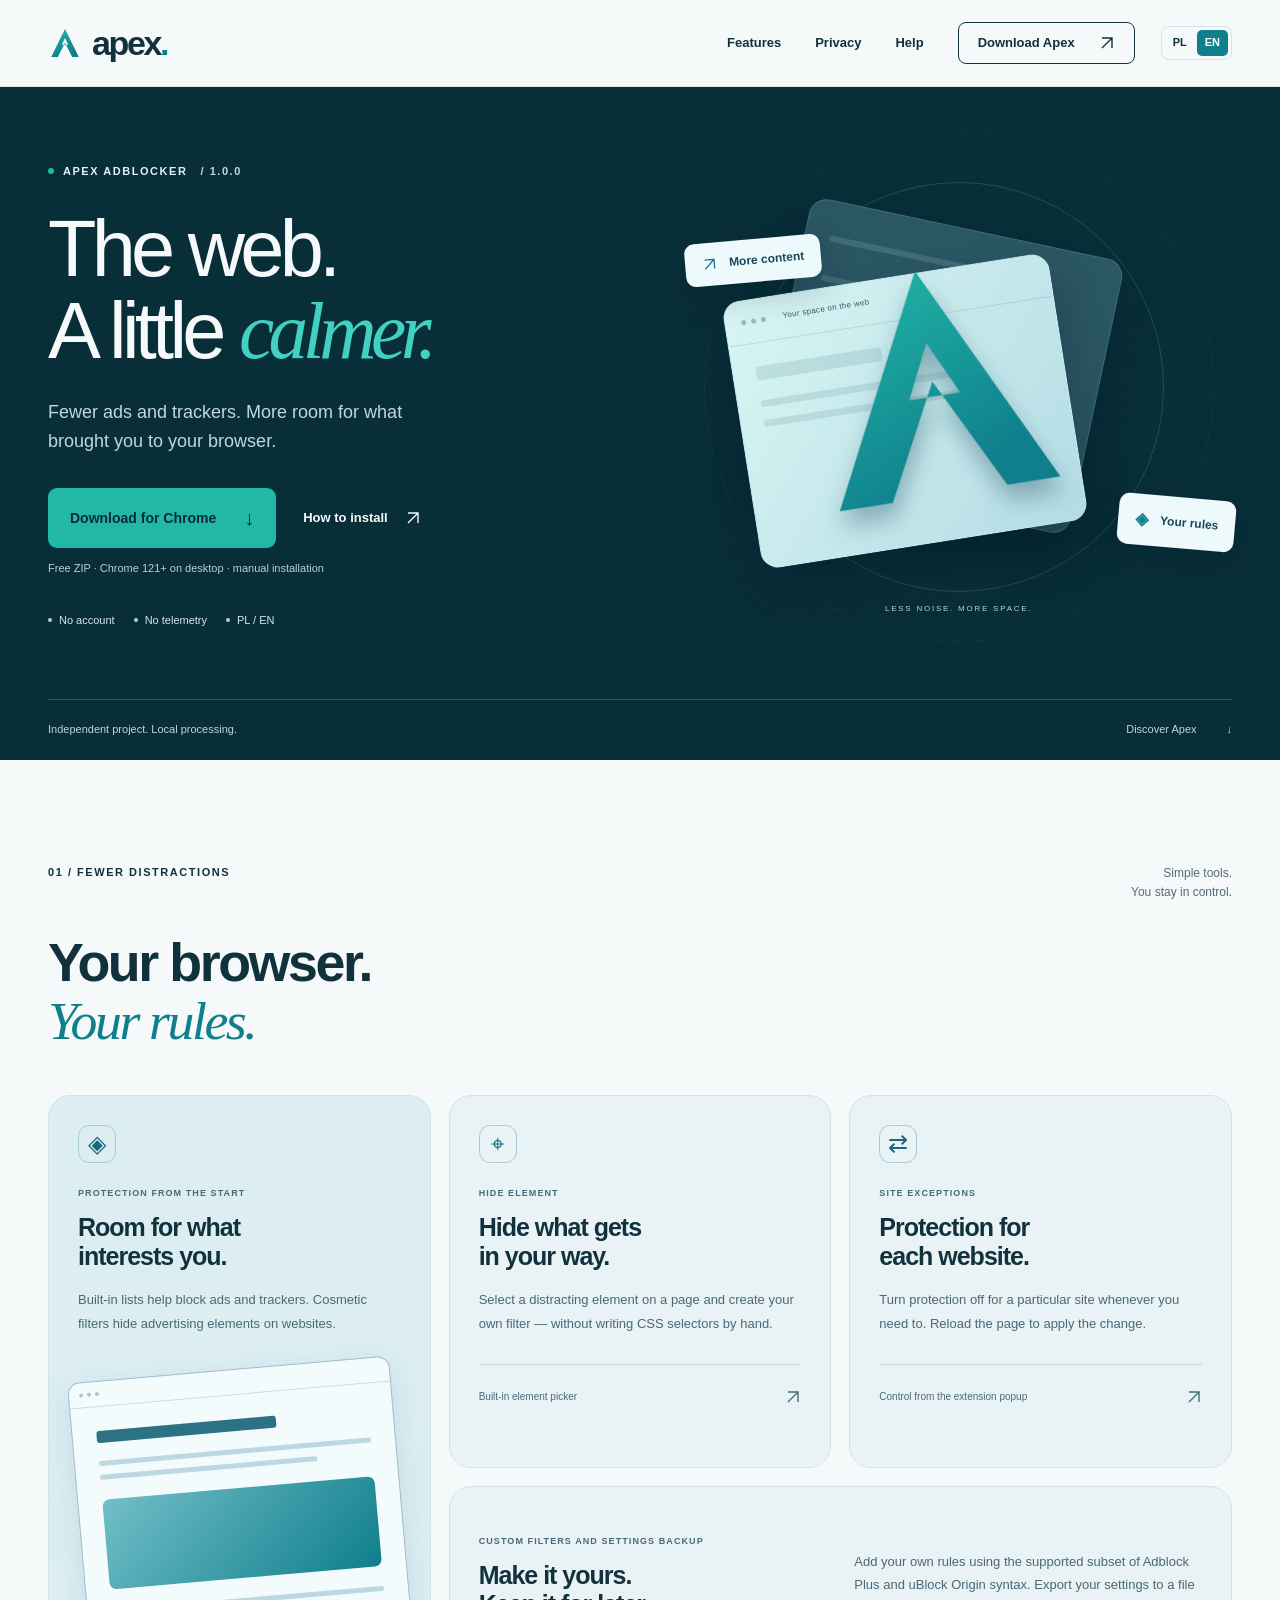
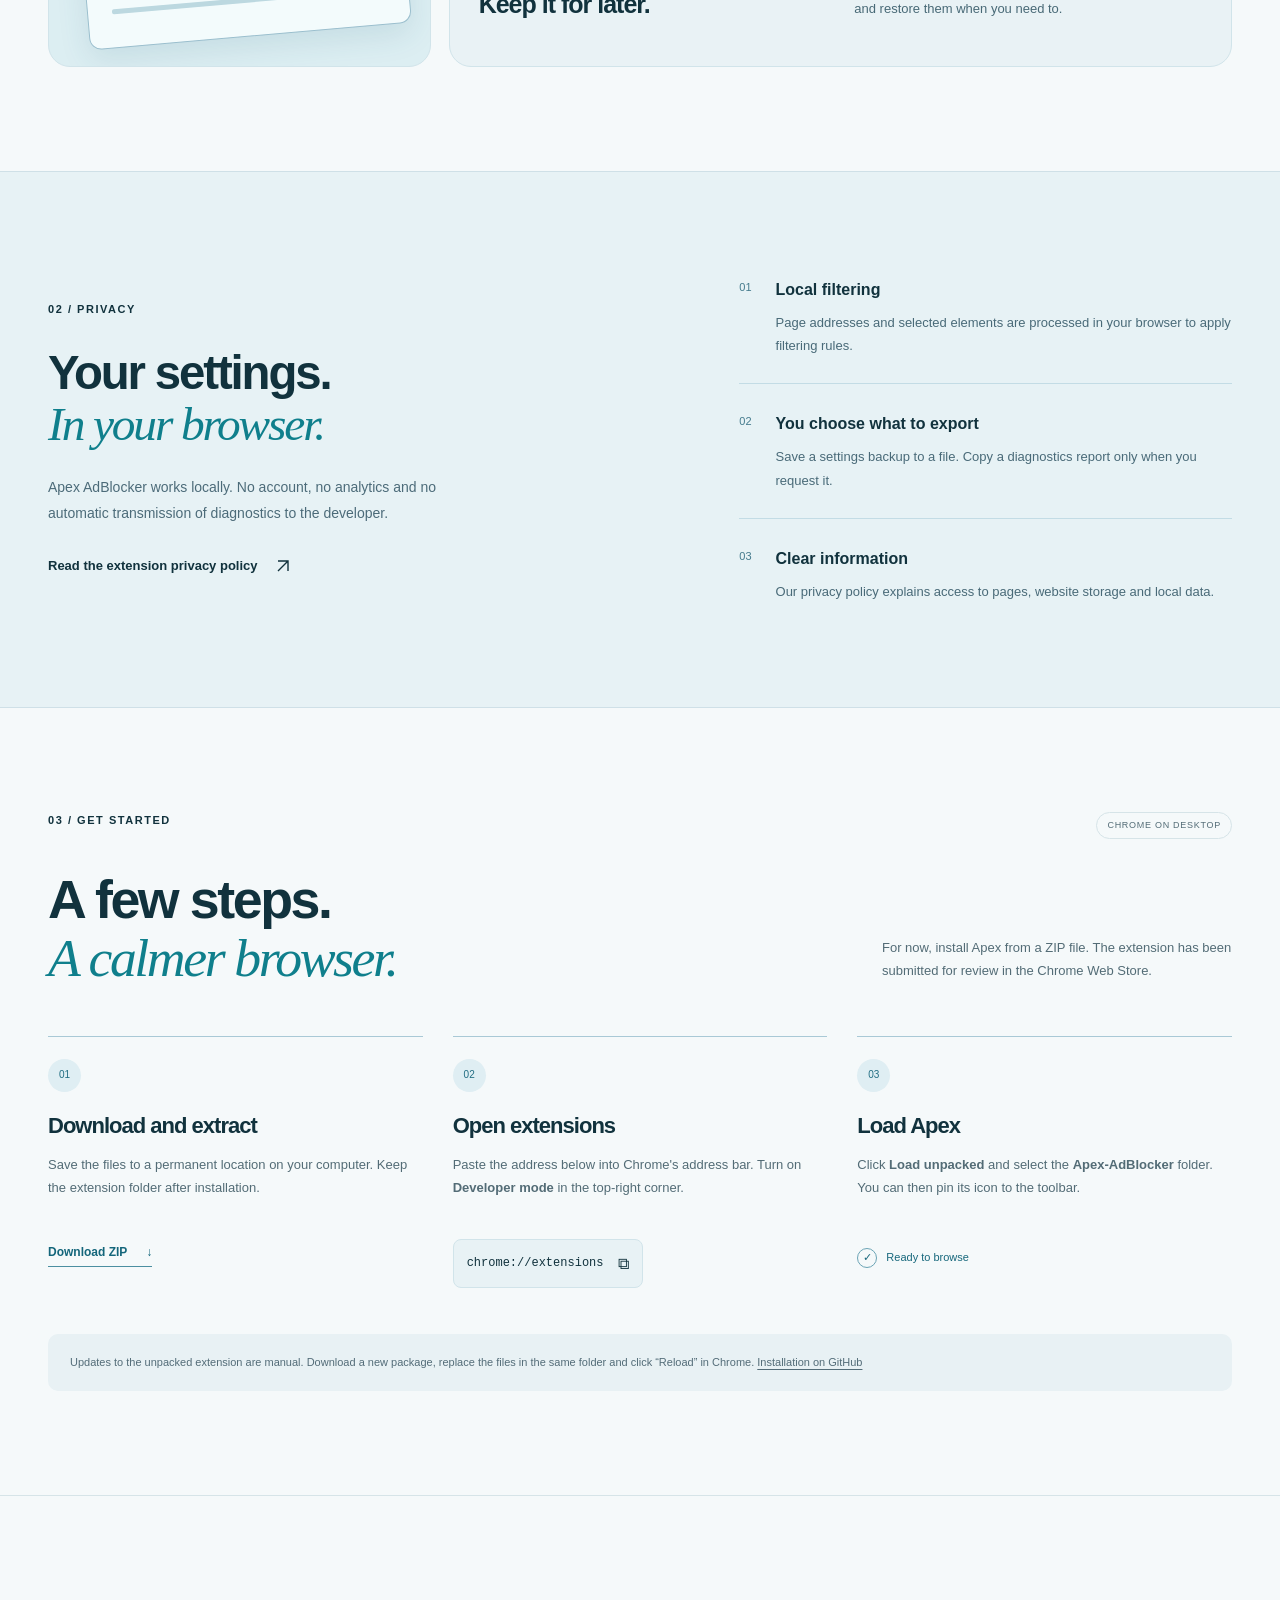
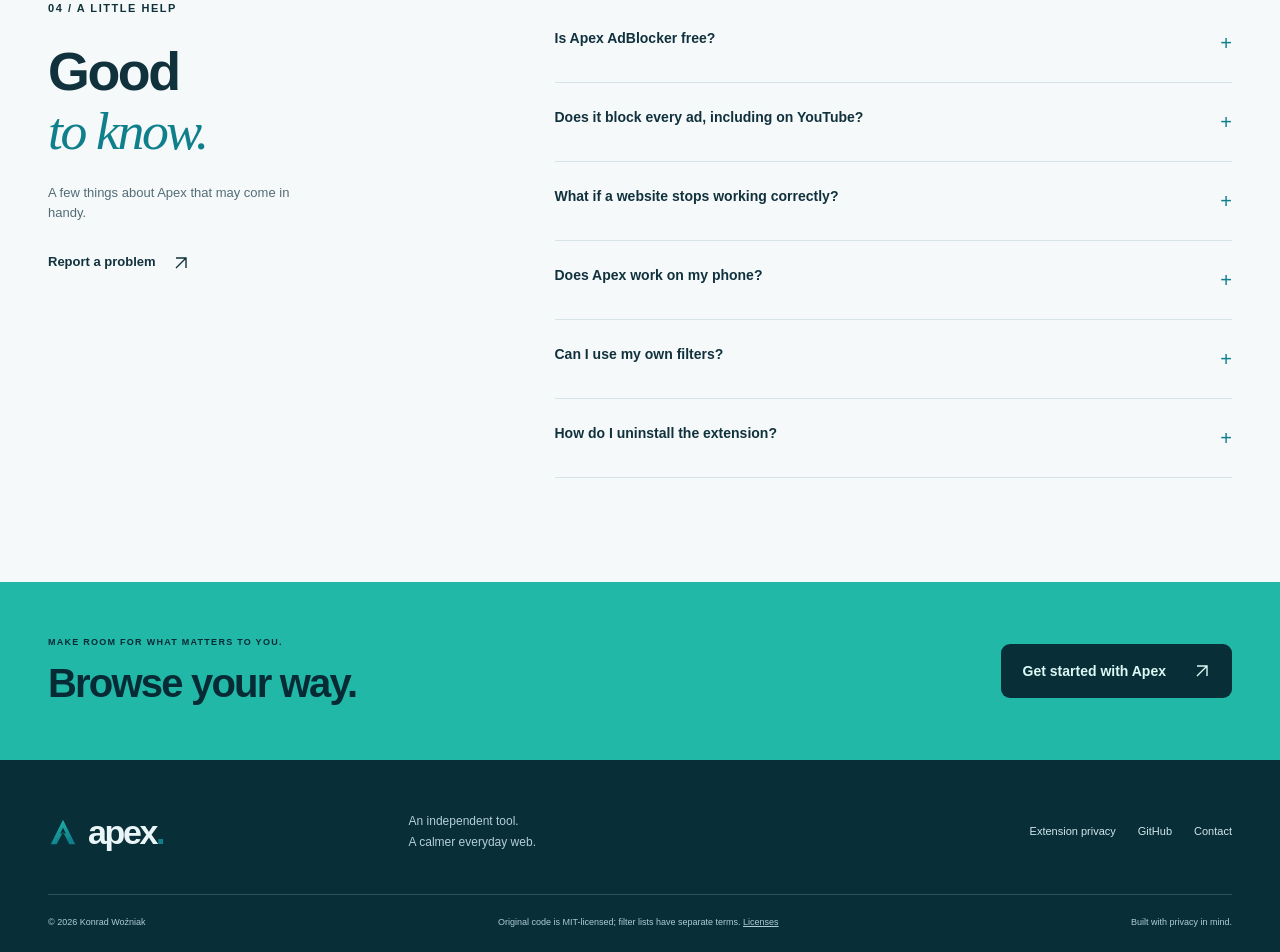
==== website/en.html @ 1923489e "Match Apex branding, add English website and automatic dark mode" ====
<!doctype html>
<html lang="en">
<head>
  <meta charset="utf-8">
  <meta name="viewport" content="width=device-width, initial-scale=1">
  <meta name="description" content="Fewer ads, more room for content. Discover Apex AdBlocker, download the Chrome extension and learn how to install it.">
  <meta name="color-scheme" content="light dark">
  <meta name="theme-color" content="#f5f9fa" media="(prefers-color-scheme: light)">
  <meta name="theme-color" content="#0b1d26" media="(prefers-color-scheme: dark)">
  <title>Apex AdBlocker — more room for content</title>
  <link rel="alternate" hreflang="pl" href="index.html">
  <link rel="alternate" hreflang="en" href="en.html">
  <link rel="icon" href="assets/apex.svg" type="image/svg+xml">
  <link rel="stylesheet" href="styles.css">
  <script src="app.js" defer></script>
</head>
<body>
  <a class="skip-link" href="#main">Skip to content</a>
  <header class="site-header">
    <div class="container header-inner">
      <a class="brand" href="en.html#start" aria-label="Apex — home"><img src="assets/apex.svg" width="34" height="34" alt=""><span>apex<span class="brand-dot">.</span></span></a>
      <div class="header-controls">
        <nav id="navigation" aria-label="Main navigation">
          <a href="#mozliwosci">Features</a><a href="#prywatnosc">Privacy</a><a href="#pomoc">Help</a>
          <a class="nav-download" href="#instalacja">Download Apex <svg class="icon-arrow" width="16" height="16" viewBox="0 0 16 16" fill="none" stroke="currentColor" stroke-width="1.4" aria-hidden="true"><path d="M3 13 13 3M3 3h10v10"/></svg></a>
        </nav>
        <div class="language-switch" role="group" aria-label="Language"><a href="index.html" lang="pl" hreflang="pl">PL</a><a href="en.html" lang="en" hreflang="en" aria-current="page">EN</a></div>
        <button class="menu-toggle" type="button" aria-expanded="false" aria-controls="navigation" hidden>Menu <span aria-hidden="true">☰</span></button>
      </div>
    </div>
  </header>
  <main id="main">
    <section class="hero" id="start" aria-labelledby="hero-heading">
      <div class="container hero-grid">
        <div class="hero-copy">
          <p class="eyebrow"><span class="status-dot" aria-hidden="true"></span> APEX ADBLOCKER <span class="version">/ 1.0.0</span></p>
          <h1 id="hero-heading">The web.<br>A little <em>calmer.</em></h1>
          <p class="hero-description">Fewer ads and trackers. More room for what brought you to your browser.</p>
          <div class="hero-actions">
            <a class="button button-accent" href="https://github.com/Bonziuu/Apex-AdBlocker/releases/latest/download/Apex-AdBlocker.zip" data-download>Download for Chrome <span aria-hidden="true">↓</span></a>
            <a class="text-link" href="#instalacja">How to install <svg class="icon-arrow" width="16" height="16" viewBox="0 0 16 16" fill="none" stroke="currentColor" stroke-width="1.4" aria-hidden="true"><path d="M3 13 13 3M3 3h10v10"/></svg></a>
          </div>
          <p class="download-caption">Free ZIP · Chrome 121+ on desktop · manual installation</p>
          <div class="hero-facts"><span>No account</span><span>No telemetry</span><span>PL / EN</span></div>
        </div>
        <div class="hero-art" role="img" aria-label="The Apex logo surrounded by illustrated browser cards">
          <div class="art-grid"></div><div class="art-orbit orbit-one"></div><div class="art-orbit orbit-two"></div>
          <div class="art-card art-card-back"><span></span><span></span><span></span></div>
          <div class="art-card art-card-front"><div class="art-card-top"><i></i><i></i><i></i><span>Your space on the web</span></div><div class="art-lines"><span></span><span></span><span></span></div></div>
          <img class="hero-mark" src="assets/apex.svg" width="300" height="300" alt="">
          <div class="art-label label-one"><svg class="icon-arrow" width="16" height="16" viewBox="0 0 16 16" fill="none" stroke="currentColor" stroke-width="1.4" aria-hidden="true"><path d="M3 13 13 3M3 3h10v10"/></svg> More content</div>
          <div class="art-label label-two"><span aria-hidden="true">◈</span> Your rules</div>
          <span class="art-caption">LESS NOISE. MORE SPACE.</span>
        </div>
      </div>
      <div class="container hero-bottom"><span>Independent project. Local processing.</span><a href="#mozliwosci">Discover Apex <span aria-hidden="true">↓</span></a></div>
    </section>

    <section class="features section" id="mozliwosci" aria-labelledby="features-heading">
      <div class="container">
        <div class="section-top"><p class="eyebrow">01 / FEWER DISTRACTIONS</p><p class="section-aside">Simple tools.<br>You stay in control.</p></div>
        <h2 id="features-heading">Your browser.<br><em>Your rules.</em></h2>
        <div class="feature-grid">
          <article class="feature-card feature-primary"><span class="feature-icon" aria-hidden="true">◈</span><p class="card-kicker">PROTECTION FROM THE START</p><h3>Room for what<br>interests you.</h3><p>Built-in lists help block ads and trackers. Cosmetic filters hide advertising elements on websites.</p><div class="mini-page" aria-hidden="true"><div class="mini-toolbar"><i></i><i></i><i></i></div><div class="mini-content"><b></b><span></span><span></span><div></div><span></span></div></div></article>
          <article class="feature-card"><span class="feature-icon" aria-hidden="true">⌖</span><p class="card-kicker">HIDE ELEMENT</p><h3>Hide what gets<br>in your way.</h3><p>Select a distracting element on a page and create your own filter — without writing CSS selectors by hand.</p><span class="card-note">Built-in element picker <svg class="icon-arrow" width="16" height="16" viewBox="0 0 16 16" fill="none" stroke="currentColor" stroke-width="1.4" aria-hidden="true"><path d="M3 13 13 3M3 3h10v10"/></svg></span></article>
          <article class="feature-card"><span class="feature-icon" aria-hidden="true">⇄</span><p class="card-kicker">SITE EXCEPTIONS</p><h3>Protection for<br>each website.</h3><p>Turn protection off for a particular site whenever you need to. Reload the page to apply the change.</p><span class="card-note">Control from the extension popup <svg class="icon-arrow" width="16" height="16" viewBox="0 0 16 16" fill="none" stroke="currentColor" stroke-width="1.4" aria-hidden="true"><path d="M3 13 13 3M3 3h10v10"/></svg></span></article>
          <article class="feature-card feature-wide"><div><span class="feature-icon" aria-hidden="true">⌘</span><p class="card-kicker">CUSTOM FILTERS AND SETTINGS BACKUP</p><h3>Make it yours.<br>Keep it for later.</h3></div><p>Add your own rules using the supported subset of Adblock Plus and uBlock Origin syntax. Export your settings to a file and restore them when you need to.</p></article>
        </div>
      </div>
    </section>

    <section class="privacy-section section" id="prywatnosc" aria-labelledby="privacy-heading">
      <div class="container privacy-grid">
        <div><p class="eyebrow">02 / PRIVACY</p><h2 id="privacy-heading">Your settings.<br><em>In your browser.</em></h2><p class="privacy-lead">Apex AdBlocker works locally. No account, no analytics and no automatic transmission of diagnostics to the developer.</p><a class="text-link" href="privacy-en.html">Read the extension privacy policy <svg class="icon-arrow" width="16" height="16" viewBox="0 0 16 16" fill="none" stroke="currentColor" stroke-width="1.4" aria-hidden="true"><path d="M3 13 13 3M3 3h10v10"/></svg></a></div>
        <div class="privacy-list"><div><span aria-hidden="true">01</span><p><strong>Local filtering</strong>Page addresses and selected elements are processed in your browser to apply filtering rules.</p></div><div><span aria-hidden="true">02</span><p><strong>You choose what to export</strong>Save a settings backup to a file. Copy a diagnostics report only when you request it.</p></div><div><span aria-hidden="true">03</span><p><strong>Clear information</strong>Our privacy policy explains access to pages, website storage and local data.</p></div></div>
      </div>
    </section>

    <section class="installation section" id="instalacja" aria-labelledby="install-heading">
      <div class="container">
        <div class="section-top"><p class="eyebrow">03 / GET STARTED</p><span class="small-label">CHROME ON DESKTOP</span></div>
        <div class="installation-heading"><h2 id="install-heading">A few steps.<br><em>A calmer browser.</em></h2><p>For now, install Apex from a ZIP file. The extension has been submitted for review in the Chrome Web Store.</p></div>
        <ol class="install-steps">
          <li><span class="step-number">01</span><h3>Download and extract</h3><p>Save the files to a permanent location on your computer. Keep the extension folder after installation.</p><a href="https://github.com/Bonziuu/Apex-AdBlocker/releases/latest/download/Apex-AdBlocker.zip" class="inline-link" data-download>Download ZIP <span aria-hidden="true">↓</span></a></li>
          <li><span class="step-number">02</span><h3>Open extensions</h3><p>Paste the address below into Chrome's address bar. Turn on <strong>Developer mode</strong> in the top-right corner.</p><button type="button" class="copy-address" data-copy="chrome://extensions" aria-label="Copy the address chrome://extensions"><code>chrome://extensions</code><span aria-hidden="true">⧉</span></button></li>
          <li><span class="step-number">03</span><h3>Load Apex</h3><p>Click <strong>Load unpacked</strong> and select the <strong>Apex-AdBlocker</strong> folder. You can then pin its icon to the toolbar.</p><span class="step-finish"><span aria-hidden="true">✓</span> Ready to browse</span></li>
        </ol>
        <p class="install-note">Updates to the unpacked extension are manual. Download a new package, replace the files in the same folder and click “Reload” in Chrome. <a href="https://github.com/Bonziuu/Apex-AdBlocker/blob/main/README.md#eng">Installation on GitHub</a></p>
      </div>
    </section>

    <section class="help section" id="pomoc" aria-labelledby="help-heading">
      <div class="container help-grid">
        <div class="help-intro"><p class="eyebrow">04 / A LITTLE HELP</p><h2 id="help-heading">Good<br><em>to know.</em></h2><p>A few things about Apex that may come in handy.</p><a href="https://github.com/Bonziuu/Apex-AdBlocker/issues" class="text-link">Report a problem <svg class="icon-arrow" width="16" height="16" viewBox="0 0 16 16" fill="none" stroke="currentColor" stroke-width="1.4" aria-hidden="true"><path d="M3 13 13 3M3 3h10v10"/></svg></a></div>
        <div class="faq">
          <details><summary>Is Apex AdBlocker free?<span aria-hidden="true">+</span></summary><p>Yes. The current version is free and does not require an account or subscription.</p></details>
          <details><summary>Does it block every ad, including on YouTube?<span aria-hidden="true">+</span></summary><p>Blocking every ad cannot be guaranteed. Results depend on website changes, filters and Chrome's limitations. Apex includes filters and local YouTube diagnostics, but does not promise complete coverage.</p></details>
          <details><summary>What if a website stops working correctly?<span aria-hidden="true">+</span></summary><p>Open the Apex popup, turn protection off for that site and reload the tab. If the problem keeps happening, describe the steps on GitHub. Review any diagnostics report before sharing it.</p></details>
          <details><summary>Does Apex work on my phone?<span aria-hidden="true">+</span></summary><p>This version is designed for desktop Chrome 121 or newer. Chrome on Android and iOS does not support installing this extension.</p></details>
          <details><summary>Can I use my own filters?<span aria-hidden="true">+</span></summary><p>Yes. There is an editor in the extension settings. Apex supports a selected subset of Adblock Plus and uBlock Origin syntax. Some filter types from those projects are not supported.</p></details>
          <details><summary>How do I uninstall the extension?<span aria-hidden="true">+</span></summary><p>Open chrome://extensions, find Apex AdBlocker and click “Remove”. You can delete its folder from your computer after uninstalling.</p></details>
        </div>
      </div>
    </section>
    <section class="closing"><div class="container closing-inner"><div><p class="eyebrow">MAKE ROOM FOR WHAT MATTERS TO YOU.</p><h2>Browse your way.</h2></div><a class="button button-dark" href="#instalacja">Get started with Apex <svg class="icon-arrow" width="16" height="16" viewBox="0 0 16 16" fill="none" stroke="currentColor" stroke-width="1.4" aria-hidden="true"><path d="M3 13 13 3M3 3h10v10"/></svg></a></div></section>
  </main>
  <footer class="site-footer"><div class="container"><div class="footer-main"><a class="brand" href="en.html#start" aria-label="Apex — back to top"><img src="assets/apex.svg" width="30" height="30" alt=""><span>apex<span class="brand-dot">.</span></span></a><p>An independent tool.<br>A calmer everyday web.</p><nav aria-label="Additional links"><a href="privacy-en.html">Extension privacy</a><a href="https://github.com/Bonziuu/Apex-AdBlocker">GitHub</a><a href="mailto:konrad.wozniak.1996@gmail.com">Contact</a></nav></div><div class="footer-bottom"><span>© 2026 Konrad Woźniak</span><p>Original code is MIT-licensed; filter lists have separate terms. <a href="https://github.com/Bonziuu/Apex-AdBlocker/blob/eb6657b1fb0c47186cc7a954bdadfea1570a4119/LICENSING.md">Licenses</a></p><span>Built with privacy in mind.</span></div></div></footer>
  <p class="toast" role="status" aria-live="polite"></p>
</body>
</html>
---- website/styles.css ----
:root {
  color-scheme: light dark;
  --ink:#11323d;
  --muted:#536c76;
  --paper:#f5f9fa;
  --accent:#22b8a8;
  --teal:#0f7f8c;
  --line:#d6e4e8;
  --dark:#082e38;
  --white:#fff;
  --radius:22px
}
* {
  box-sizing:border-box
}
html {
  scroll-behavior:smooth;
  scroll-padding-top:96px
}
body {
  margin:0;
  background:var(--paper);
  color:var(--ink);
  font-family:Inter,"Segoe UI",Arial,sans-serif;
  font-size:16px;
  line-height:1.6
}
a {
  color:inherit;
  text-decoration:none
}
button {
  font:inherit
}
button,a,summary {
  -webkit-tap-highlight-color:transparent
}
a:focus-visible,button:focus-visible,summary:focus-visible {
  outline:3px solid #0f7f8c;
  outline-offset:6px
}
img {
  max-width:100%;
  display:block
}
h1,h2,h3,p {
  margin:0
}
h1,h2,h3 {
  line-height:1.08;
  letter-spacing:-.045em
}
h2 {
  font-size:clamp(36px,4.2vw,58px);
  font-weight:560
}
h2 em,h1 em {
  font-family:Georgia,"Times New Roman",serif;
  font-weight:400
}
h2 em {
  color:var(--teal)
}
.container {
  width:min(1200px,calc(100% - 96px));
  margin-inline:auto
}
.section {
  padding:104px 0
}
.eyebrow {
  font-size:11px;
  letter-spacing:.14em;
  font-weight:650;
  line-height:1.5
}
.skip-link {
  position:fixed;
  top:10px;
  left:12px;
  transform:translateY(-200%);
  background:white;
  color:#11323d;
  padding:12px 20px;
  z-index:100
}
.skip-link:focus {
  transform:none
}
.site-header {
  background:var(--paper);
  position:sticky;
  top:0;
  z-index:20;
  border-bottom:1px solid #dae7eb
}
.header-inner {
  height:86px;
  display:flex;
  justify-content:space-between;
  align-items:center
}
.brand {
  display:inline-flex;
  gap:10px;
  align-items:center;
  font-size:34px;
  line-height:1;
  font-weight:750;
  letter-spacing:-.07em
}
.brand-dot {
  color:var(--teal)
}
.header-inner nav {
  display:flex;
  align-items:center;
  gap:34px;
  font-size:13px;
  font-weight:550
}
.header-inner nav>a:not(.nav-download):hover {
  color:var(--teal)
}
.nav-download {
  border:1px solid var(--ink);
  padding:10px 19px;
  border-radius:8px;
  display:flex;
  align-items:center;
  gap:24px
}
.nav-download:hover {
  background:var(--ink);
  color:white
}
.menu-toggle {
  background:none;
  border:1px solid var(--line);
  border-radius:8px;
  padding:8px 12px;
  color:var(--ink)
}
.menu-toggle span {
  margin-left:10px
}
.hero {
  background:var(--dark);
  color:var(--paper);
  overflow:hidden
}
.hero-grid {
  display:grid;
  grid-template-columns:1.1fr 1fr;
  gap:36px;
  align-items:center;
  padding-block:76px 70px
}
.hero .eyebrow {
  color:#e1f2f5;
  display:flex;
  align-items:center;
  gap:9px
}
.status-dot {
  width:6px;
  height:6px;
  border-radius:50%;
  background:var(--accent)
}
.version {
  color:#c2d7df;
  margin-left:4px
}
.hero h1 {
  font-size:clamp(58px,6.2vw,86px);
  margin-top:28px;
  letter-spacing:-.06em;
  font-weight:520;
  line-height:1.04
}
.hero h1 em {
  color:#42d0c3;
  letter-spacing:-.07em;
  white-space:nowrap
}
.hero-description {
  font-size:18px;
  line-height:1.65;
  color:#c1d7df;
  max-width:400px;
  margin-top:25px
}
.hero-actions {
  display:flex;
  gap:27px;
  align-items:center;
  margin-top:31px
}
.button {
  display:inline-flex;
  align-items:center;
  justify-content:center;
  gap:28px;
  min-height:54px;
  padding:14px 22px;
  border-radius:9px;
  font-size:14px;
  font-weight:650;
  transition:transform .16s,background .16s
}
.button:hover {
  transform:translateY(-2px)
}
.button-accent {
  background:var(--accent);
  color:#062b35
}
.button-accent:hover {
  background:#41c9bb
}
.button-dark {
  background:var(--dark);
  color:#dcf9f5
}
.button span,.text-link span {
  font-size:20px;
  font-weight:400
}
.text-link {
  display:inline-flex;
  align-items:center;
  gap:17px;
  font-size:13px;
  font-weight:600
}
.text-link:hover {
  text-decoration:underline;
  text-underline-offset:5px
}
.download-caption {
  font-size:11px;
  color:#b7d0db;
  margin-top:12px
}
.hero-facts {
  display:flex;
  flex-wrap:wrap;
  gap:19px;
  font-size:11px;
  color:#d3e6ed;
  margin-top:34px
}
.hero-facts span {
  display:flex;
  align-items:center;
  gap:7px
}
.hero-facts span:before {
  content:"";
  height:4px;
  width:4px;
  background:#afd3dd;
  border-radius:50%
}
.hero-bottom {
  display:flex;
  justify-content:space-between;
  align-items:center;
  padding-block:21px;
  border-top:1px solid #2d535e;
  font-size:11px;
  color:#bdd5de
}
.hero-bottom a {
  display:flex;
  gap:30px;
  align-items:center
}
.hero-art {
  position:relative;
  height:440px;
  isolation:isolate;
  perspective:900px
}
.art-grid {
  position:absolute;
  inset:-40px;
  background-image:linear-gradient(#a2d9e50b 1px,transparent 1px),linear-gradient(90deg,#a2d9e50b 1px,transparent 1px);
  background-size:39px 39px;
  mask-image:radial-gradient(ellipse,black,transparent 70%)
}
.art-orbit {
  position:absolute;
  border:1px solid #9fe1ed2c;
  border-radius:50%;
  left:50%;
  top:48%;
  transform:translate(-50%,-50%);
  width:410px;
  height:410px
}
.orbit-two {
  width:510px;
  height:510px;
  border-style:dashed;
  opacity:.45
}
.art-card {
  position:absolute;
  border:1px solid #a3d1df31;
  border-radius:18px;
  box-shadow:0 26px 45px #031b2750
}
.art-card-back {
  width:320px;
  height:280px;
  top:50px;
  left:95px;
  background:#2b5664;
  transform:rotate(12deg)
}
.art-card-back>span {
  display:block;
  margin:34px 24px;
  width:65%;
  height:6px;
  background:#bfe7ed24;
  border-radius:4px
}
.art-card-front {
  width:330px;
  height:270px;
  top:100px;
  left:55px;
  transform:rotate(-9deg);
  background:linear-gradient(130deg,#d8f5f3,#b4dce5);
  overflow:hidden
}
.art-card-top {
  padding:15px 16px;
  display:flex;
  gap:5px;
  align-items:center;
  border-bottom:1px solid #1d4d5d22
}
.art-card-top i {
  width:5px;
  height:5px;
  border-radius:50%;
  background:#3e687666
}
.art-card-top span {
  font-size:8px;
  color:#315c6e;
  margin-left:12px;
  letter-spacing:.04em
}
.art-lines {
  padding:23px
}
.art-lines span {
  display:block;
  width:74%;
  height:7px;
  background:#2b607522;
  margin-bottom:13px;
  border-radius:3px
}
.art-lines span:first-child {
  height:14px;
  width:45%;
  margin-bottom:20px
}
.hero-mark {
  position:absolute;
  width:275px;
  height:275px;
  object-fit:contain;
  left:110px;
  top:69px;
  filter:drop-shadow(0 15px 12px #093b4c58);
  transform:rotate(-9deg)
}
.art-label {
  position:absolute;
  background:#edf9fa;
  color:#17485a;
  box-shadow:0 10px 35px #021e2b3d;
  border-radius:10px;
  padding:12px 17px;
  font-size:12px;
  font-weight:600;
  display:flex;
  gap:12px;
  align-items:center;
  white-space:nowrap
}
.art-label span {
  color:#0f7f8c;
  font-size:17px
}
.label-one {
  top:63px;
  left:0;
  transform:rotate(-5deg)
}
.label-two {
  right:-3px;
  bottom:68px;
  transform:rotate(5deg)
}
.art-caption {
  position:absolute;
  bottom:0;
  left:0;
  right:0;
  text-align:center;
  font-size:8px;
  letter-spacing:.22em;
  color:#b7d4df
}
.section-top {
  display:flex;
  justify-content:space-between;
  gap:30px;
  align-items:start;
  margin-bottom:31px
}
.section-aside {
  font-size:12px;
  color:var(--muted);
  text-align:right
}
.feature-grid {
  display:grid;
  grid-template-columns:repeat(3,1fr);
  gap:18px;
  margin-top:45px
}
.feature-card {
  position:relative;
  background:#e9f2f5;
  border:1px solid #d1e4ea;
  border-radius:var(--radius);
  padding:29px;
  overflow:hidden;
  min-width:0
}
.feature-primary {
  background:#dceef2;
  grid-row:span 2
}
.feature-icon {
  display:inline-flex;
  align-items:center;
  justify-content:center;
  width:38px;
  height:38px;
  border:1px solid #a8cbd6;
  border-radius:11px;
  font-size:24px;
  color:#17687c;
  margin-bottom:23px
}
.card-kicker {
  font-size:9px;
  font-weight:650;
  letter-spacing:.12em;
  color:#496b78;
  margin-bottom:12px
}
.feature-card h3 {
  font-size:25px;
  font-weight:550;
  letter-spacing:-.04em;
  line-height:1.17
}
.feature-card>p:not(.card-kicker),.feature-wide>p {
  font-size:13px;
  line-height:1.8;
  color:#486976;
  margin-top:17px
}
.card-note {
  display:flex;
  justify-content:space-between;
  gap:12px;
  font-size:10px;
  color:#496b78;
  padding-top:24px;
  margin-top:29px;
  border-top:1px solid #c1d9e1
}
.mini-page {
  margin-top:34px;
  border:1px solid #9bbfce;
  border-radius:12px;
  transform:rotate(-5deg);
  background:#f3fbfc;
  box-shadow:0 10px 30px #276a8020
}
.mini-toolbar {
  padding:10px;
  display:flex;
  gap:4px;
  border-bottom:1px solid #c4dfe7
}
.mini-toolbar i {
  width:4px;
  height:4px;
  border-radius:50%;
  background:#a7c7d4
}
.mini-content {
  padding:24px
}
.mini-content b {
  display:block;
  width:66%;
  height:12px;
  background:#2d7185;
  border-radius:3px;
  margin-bottom:18px
}
.mini-content>span {
  display:block;
  height:5px;
  background:#bcd8e0;
  border-radius:2px;
  margin-bottom:9px
}
.mini-content>span:nth-of-type(2) {
  width:80%
}
.mini-content>div {
  height:90px;
  margin:20px 0;
  background:linear-gradient(135deg,#71bec8,#0f7f8c);
  border-radius:7px
}
.feature-wide {
  grid-column:span 2;
  display:grid;
  grid-template-columns:1fr 1fr;
  gap:28px;
  align-items:center
}
.feature-wide .feature-icon {
  display:none
}
.feature-wide>p {
  margin:0
}
.privacy-section {
  background:#e7f2f5;
  border-top:1px solid #cfe0e7;
  border-bottom:1px solid #cfe0e7
}
.privacy-grid {
  display:grid;
  grid-template-columns:1.2fr 1fr;
  gap:100px;
  align-items:center
}
.privacy-grid h2 {
  font-size:clamp(32px,3.7vw,49px);
  margin-top:29px
}
.privacy-lead {
  max-width:430px;
  color:#4c6b79;
  font-size:14px;
  line-height:1.85;
  margin-block:25px
}
.privacy-list>div {
  display:flex;
  gap:24px;
  padding-block:26px;
  border-bottom:1px solid #c3dce5
}
.privacy-list>div:first-child {
  padding-top:0
}
.privacy-list>div:last-child {
  border-bottom:0;
  padding-bottom:0
}
.privacy-list>div>span {
  color:#457b8d;
  font-size:11px;
  margin-top:3px
}
.privacy-list p {
  font-size:13px;
  color:#496a78;
  line-height:1.8
}
.privacy-list strong {
  display:block;
  font-size:16px;
  color:var(--ink);
  font-weight:550;
  margin-bottom:6px
}
.small-label {
  font-size:9px;
  color:var(--muted);
  border:1px solid var(--line);
  padding:5px 10px;
  border-radius:20px;
  letter-spacing:.08em
}
.installation-heading {
  display:flex;
  justify-content:space-between;
  gap:60px;
  align-items:end
}
.installation-heading>p {
  max-width:350px;
  font-size:13px;
  color:var(--muted);
  margin-bottom:4px;
  line-height:1.8
}
.install-steps {
  list-style:none;
  padding:0;
  display:grid;
  grid-template-columns:repeat(3,1fr);
  gap:30px;
  margin:49px 0 0
}
.install-steps li {
  padding-top:22px;
  border-top:1px solid #a9c9d6
}
.step-number {
  display:inline-flex;
  width:33px;
  height:33px;
  align-items:center;
  justify-content:center;
  background:#dfeef3;
  border-radius:50%;
  font-size:10px;
  margin-bottom:22px;
  color:#226e83
}
.install-steps h3 {
  font-size:22px;
  font-weight:550;
  margin-bottom:15px
}
.install-steps p {
  font-size:13px;
  color:var(--muted);
  line-height:1.8;
  min-height:70px
}
.inline-link {
  display:inline-flex;
  align-items:center;
  gap:19px;
  font-weight:600;
  font-size:12px;
  border-bottom:1px solid #4b8fa1;
  margin-top:20px;
  padding-bottom:4px;
  color:#14667b
}
.copy-address {
  background:#e8f2f5;
  border:1px solid #d1e4ea;
  border-radius:8px;
  display:flex;
  align-items:center;
  justify-content:space-between;
  gap:15px;
  padding:11px 13px;
  margin-top:16px;
  cursor:pointer;
  max-width:100%;
  color:var(--ink)
}
.copy-address code {
  font-size:12px
}
.copy-address:hover {
  background:#d9ebf0
}
.step-finish {
  font-size:11px;
  display:flex;
  align-items:center;
  gap:9px;
  color:#17687c;
  margin-top:25px
}
.step-finish>span {
  display:inline-grid;
  place-items:center;
  border:1px solid #6ba4b5;
  border-radius:50%;
  width:20px;
  height:20px
}
.install-note {
  margin-top:46px;
  padding:18px 22px;
  background:#e8f1f4;
  border-radius:10px;
  font-size:11px;
  color:#536c78;
  line-height:1.9
}
.install-note a {
  text-decoration:underline;
  text-underline-offset:3px;
  white-space:nowrap
}
.help {
  border-top:1px solid var(--line)
}
.help-grid {
  display:grid;
  grid-template-columns:.75fr 1.25fr;
  gap:100px
}
.help-intro h2 {
  margin-top:26px
}
.help-intro>p:not(.eyebrow) {
  max-width:260px;
  font-size:13px;
  color:var(--muted);
  margin-top:23px
}
.help-intro .text-link {
  margin-top:28px
}
.faq {
  padding-top:4px
}
.faq details {
  border-bottom:1px solid var(--line)
}
.faq summary {
  list-style:none;
  cursor:pointer;
  display:flex;
  justify-content:space-between;
  gap:22px;
  padding:23px 0;
  font-size:14px;
  font-weight:550;
  line-height:1.6
}
.faq summary::-webkit-details-marker {
  display:none
}
.faq summary>span {
  font-size:20px;
  font-weight:400;
  color:var(--teal);
  flex-shrink:0
}
.faq details[open] summary>span {
  transform:rotate(45deg)
}
.faq details>p {
  padding-bottom:23px;
  padding-right:30px;
  color:var(--muted);
  font-size:13px;
  line-height:1.9
}
.closing {
  background:var(--accent);
  color:#062b35;
  padding:54px 0
}
.closing-inner {
  display:flex;
  align-items:center;
  justify-content:space-between;
  gap:30px
}
.closing h2 {
  font-size:40px;
  margin-top:13px;
  font-weight:550
}
.closing .eyebrow {
  font-size:9px
}
.closing .button {
  white-space:nowrap
}
.site-footer {
  background:#082e38;
  color:#d2e5ec;
  padding:51px 0 23px
}
.footer-main {
  display:grid;
  grid-template-columns:1fr 1fr 1.4fr;
  gap:30px;
  align-items:center;
  padding-bottom:40px
}
.site-footer .brand {
  color:#eaf5f8
}
.footer-main>p {
  font-size:12px;
  color:#b4ced9;
  line-height:1.8
}
.footer-main nav {
  display:flex;
  justify-content:flex-end;
  gap:22px;
  font-size:11px;
  flex-wrap:wrap
}
.footer-main nav a:hover {
  text-decoration:underline
}
.footer-bottom {
  display:flex;
  gap:25px;
  align-items:start;
  justify-content:space-between;
  border-top:1px solid #2b5360;
  padding-top:20px;
  font-size:9px;
  color:#afccd8
}
.footer-bottom p {
  max-width:350px
}
.footer-bottom a {
  text-decoration:underline
}
.toast {
  position:fixed;
  bottom:25px;
  left:50%;
  transform:translate(-50%,20px);
  z-index:30;
  background:#103d4c;
  color:white;
  box-shadow:0 8px 25px #0c344533;
  padding:12px 20px;
  border-radius:10px;
  font-size:13px;
  max-width:calc(100% - 32px);
  width:max-content;
  opacity:0;
  pointer-events:none;
  transition:opacity .2s,transform .2s
}
.toast.visible {
  opacity:1;
  transform:translate(-50%,0)
}
@media(min-width:721px) {
  .menu-toggle {
    display:none
  }
}
@media(max-width:1100px) {
  .container {
    width:calc(100% - 64px)
  }
  .hero-grid {
    gap:5px
  }
  .hero h1 {
    font-size:70px
  }
  .hero-art {
    transform:scale(.9);
    transform-origin:right center
  }
  .hero-actions {
    gap:17px
  }
  .hero-actions .text-link {
    font-size:11px
  }
  .privacy-grid,.help-grid {
    gap:60px
  }
  .feature-card {
    padding:23px
  }
  .feature-card h3 {
    font-size:23px
  }
}
@media(max-width:980px) {
  .header-inner {
    height:74px
  }
  .header-inner nav {
    gap:22px
  }
  .hero-grid {
    padding-top:57px;
    grid-template-columns:1.2fr .8fr
  }
  .hero h1 {
    font-size:62px
  }
  .hero-art {
    transform:scale(.73);
    transform-origin:left center;
    margin-right:-80px
  }
  .hero-facts {
    gap:12px
  }
  .hero-actions {
    align-items:flex-start;
    flex-direction:column;
    gap:15px
  }
  .hero-description {
    font-size:16px;
    max-width:360px
  }
  .hero-grid {
    padding-bottom:50px
  }
  .section {
    padding:78px 0
  }
  .feature-grid {
    gap:14px
  }
  .feature-card {
    padding:21px
  }
  .feature-card h3 {
    font-size:21px
  }
  .feature-wide {
    gap:18px
  }
  .feature-wide>p {
    font-size:12px
  }
  .privacy-grid,.help-grid {
    gap:40px
  }
  .install-steps {
    gap:22px
  }
  .install-steps p {
    min-height:96px
  }
  .installation-heading {
    gap:30px
  }
  .installation-heading>p {
    max-width:300px
  }
  .footer-main {
    grid-template-columns:1fr 1fr
  }
  .footer-main nav {
    grid-column:1/-1;
    justify-content:start
  }
}
@media(max-width:720px) {
  html {
    scroll-padding-top:85px
  }
  .container {
    width:calc(100% - 40px)
  }
  .header-inner {
    height:70px
  }
  .brand {
    font-size:31px
  }
  .brand img {
    width:30px;
    height:30px
  }
  .header-inner {
    position:relative
  }
  .header-inner nav {
    gap:15px;
    font-size:12px
  }
  .header-inner nav>a:not(.nav-download) {
    display:none
  }
  .header-inner .nav-download {
    padding:9px 12px;
    gap:13px;
    font-size:11px
  }
  .js .menu-toggle:not([hidden]) {
    display:block
  }
  .js .header-inner nav {
    display:none;
    position:absolute;
    top:70px;
    left:-20px;
    right:-20px;
    padding:20px;
    background:var(--paper);
    box-shadow:0 15px 20px #123e5010;
    border-bottom:1px solid var(--line)
  }
  .js .header-inner nav.is-open {
    display:flex;
    flex-direction:column;
    align-items:stretch;
    gap:0
  }
  .js .header-inner nav>a:not(.nav-download) {
    display:block;
    padding:12px 0;
    font-size:14px
  }
  .js .header-inner .nav-download {
    margin-top:12px;
    justify-content:space-between;
    padding:13px
  }
  .hero-grid {
    grid-template-columns:1fr;
    padding:45px 0 28px;
    gap:0
  }
  .hero h1 {
    font-size:clamp(57px,10vw,79px);
    margin-top:23px;
    letter-spacing:-.06em
  }
  .hero-description {
    font-size:16px;
    max-width:390px;
    margin-top:21px
  }
  .hero-actions {
    flex-direction:row;
    align-items:center;
    gap:23px;
    margin-top:25px
  }
  .hero-actions .text-link {
    font-size:12px
  }
  .button {
    font-size:12px;
    min-height:50px;
    padding:12px 17px;
    gap:18px
  }
  .hero-facts {
    font-size:10px;
    gap:14px;
    margin-top:25px
  }
  .hero-art {
    height:365px;
    transform:none;
    max-width:440px;
    width:100%;
    margin:28px auto 0;
    overflow:hidden
  }
  .art-orbit {
    width:350px;
    height:350px
  }
  .orbit-two {
    width:430px;
    height:430px
  }
  .art-card-back {
    width:265px;
    height:230px;
    left:85px;
    top:44px
  }
  .art-card-front {
    width:285px;
    height:230px;
    left:45px;
    top:85px
  }
  .hero-mark {
    width:235px;
    height:235px;
    left:100px;
    top:61px
  }
  .label-one {
    top:49px;
    left:0
  }
  .label-two {
    right:0;
    bottom:44px
  }
  .art-label {
    font-size:11px;
    padding:10px 13px
  }
  .hero-bottom {
    font-size:9px;
    padding-block:18px;
    gap:15px
  }
  .hero-bottom a {
    gap:10px;
    white-space:nowrap
  }
  .section {
    padding:63px 0
  }
  .section-top {
    margin-bottom:25px
  }
  .section-aside {
    font-size:10px
  }
  .eyebrow {
    font-size:9px
  }
  .feature-grid {
    grid-template-columns:1fr 1fr;
    margin-top:31px;
    gap:12px
  }
  .feature-primary {
    grid-row:auto;
    grid-column:1/-1;
    padding-right:47%;
    min-height:300px
  }
  .feature-primary .mini-page {
    position:absolute;
    right:-16px;
    top:35px;
    width:48%;
    margin:0
  }
  .feature-primary>p:not(.card-kicker) {
    max-width:290px
  }
  .feature-card {
    border-radius:16px
  }
  .feature-card h3 {
    font-size:21px
  }
  .feature-card>p:not(.card-kicker) {
    font-size:12px
  }
  .feature-icon {
    margin-bottom:19px;
    width:33px;
    height:33px;
    font-size:21px
  }
  .card-kicker {
    font-size:8px;
    letter-spacing:.08em
  }
  .card-note {
    font-size:9px;
    gap:8px;
    margin-top:20px;
    padding-top:18px
  }
  .feature-wide {
    grid-column:1/-1;
    padding-block:25px
  }
  .privacy-grid {
    grid-template-columns:1fr;
    gap:35px
  }
  .privacy-grid h2 {
    font-size:36px
  }
  .privacy-lead {
    font-size:13px;
    max-width:100%
  }
  .privacy-list>div {
    padding:21px 0
  }
  .privacy-list>div:first-child {
    padding-top:21px;
    border-top:1px solid #c3dce5
  }
  .privacy-list p {
    font-size:12px
  }
  .privacy-list strong {
    font-size:15px
  }
  .installation-heading {
    display:block
  }
  .installation-heading>p {
    margin-top:22px;
    max-width:460px;
    font-size:12px
  }
  .small-label {
    font-size:8px;
    padding:4px 8px
  }
  .install-steps {
    grid-template-columns:1fr;
    margin-top:35px;
    gap:25px
  }
  .install-steps li {
    padding-left:47px;
    position:relative;
    padding-top:23px
  }
  .step-number {
    position:absolute;
    left:0;
    top:22px;
    margin:0
  }
  .install-steps h3 {
    font-size:22px;
    margin-bottom:12px
  }
  .install-steps p {
    min-height:0;
    font-size:12px;
    max-width:450px
  }
  .inline-link {
    margin-top:14px
  }
  .copy-address {
    margin-top:13px
  }
  .step-finish {
    margin-top:15px
  }
  .install-note {
    margin-top:29px;
    padding:16px;
    font-size:10px
  }
  .help-grid {
    grid-template-columns:1fr;
    gap:28px
  }
  .help-intro h2 br {
    display:none
  }
  .help-intro h2 em {
    margin-left:7px
  }
  .help-intro>p:not(.eyebrow) {
    max-width:350px;
    font-size:12px
  }
  .help-intro .text-link {
    margin-top:16px
  }
  .faq summary {
    font-size:13px;
    padding:20px 0
  }
  .faq details>p {
    font-size:12px
  }
  .closing {
    padding:39px 0
  }
  .closing-inner {
    flex-direction:column;
    align-items:start;
    gap:25px
  }
  .closing h2 {
    font-size:32px
  }
  .closing .eyebrow {
    font-size:8px
  }
  .footer-main {
    gap:25px
  }
  .footer-main>p {
    font-size:10px
  }
  .footer-main nav {
    gap:18px;
    font-size:10px
  }
  .footer-bottom {
    flex-wrap:wrap;
    font-size:9px;
    gap:12px
  }
  .footer-bottom p {
    order:3;
    max-width:100%;
    width:100%
  }
  .site-footer {
    padding-top:38px
  }
}
@media(max-width:370px) {
  .container {
    width:calc(100% - 32px)
  }
  .hero h1 {
    font-size:54px
  }
  .hero-actions {
    gap:13px
  }
  .hero-actions .text-link {
    font-size:10px;
    gap:6px
  }
  .hero-art {
    transform:scale(.9);
    transform-origin:top left;
    width:111%;
    margin-bottom:-36px
  }
  .feature-primary {
    padding-right:21px;
    min-height:0
  }
  .feature-primary .mini-page {
    display:none
  }
  .feature-grid {
    grid-template-columns:1fr
  }
  .feature-card,.feature-primary,.feature-wide {
    grid-column:auto
  }
  .feature-wide {
    grid-template-columns:1fr
  }
  .feature-wide>p {
    margin-top:0
  }
  .section-aside {
    display:none
  }
  .small-label {
    font-size:7px
  }
  .hero-facts {
    gap:10px;
    font-size:9px
  }
}
@media(prefers-reduced-motion:reduce) {
  html {
    scroll-behavior:auto
  }
  *,*:before,*:after {
    transition:none!important;
    animation:none!important
  }
}
.icon-arrow {
  display:inline-block;
  vertical-align:middle;
  flex-shrink:0
}
.art-label .icon-arrow {
  width:15px;
  height:15px;
  color:#0f7f8c
}
@media(max-width:480px) {
  .feature-grid {
    grid-template-columns:1fr
  }
  .feature-primary,.feature-wide {
    grid-column:auto
  }
  .feature-primary {
    padding-right:21px;
    min-height:0
  }
  .feature-primary .mini-page {
    display:none
  }
  .feature-wide {
    grid-template-columns:1fr;
    gap:18px
  }
  .feature-card h3 {
    font-size:25px
  }
  .feature-card>p:not(.card-kicker),.feature-wide>p {
    font-size:13px
  }
  .card-note {
    font-size:11px
  }
  .feature-wide>p {
    margin:0
  }
}
.header-controls {
  display:flex;
  align-items:center;
  gap:26px;
}
.language-switch {
  display:flex;
  align-items:center;
  gap:2px;
  border:1px solid var(--line);
  border-radius:8px;
  padding:3px;
}
.language-switch a {
  padding:5px 8px;
  border-radius:5px;
  font-size:11px;
  font-weight:650;
  line-height:1.4;
}
.language-switch a[aria-current="page"] {
  background:var(--teal);
  color:white;
}
.language-switch a:not([aria-current]):hover {
  background:#e0eff3;
}
@media(max-width:1100px) {
  .header-controls {
    gap:18px;
  }
  .header-inner nav {
    gap:22px;
  }
}
@media(min-width:721px) and (max-width:980px) {
  .header-inner nav {
    gap:17px;
    font-size:12px;
  }
  .nav-download {
    padding:9px 12px;
    gap:13px;
  }
  .header-controls {
    gap:16px;
  }
}
@media(max-width:720px) {
  .header-controls {
    gap:13px;
  }
  .language-switch a {
    padding:5px 7px;
  }
}
@media(max-width:370px) {
  .header-controls {
    gap:9px;
  }
  .menu-toggle {
    padding:7px 9px;
  }
}

@media (prefers-color-scheme: dark) {
  :root {
    --ink: #e0eef3;
    --muted: #a2bac6;
    --paper: #0b1d26;
    --teal: #7bd4dc;
    --line: #2a4655;
    --dark: #071923;
  }
  .site-header {
    border-color: var(--line);
  }
  .nav-download:hover {
    background: #193e4e;
    color: #e4f7fc;
  }
  .language-switch a[aria-current="page"] {
    background: #146c7b;
    color: white;
  }
  .language-switch a:not([aria-current]):hover {
    background: #1b4051;
  }
  a:focus-visible, button:focus-visible, summary:focus-visible {
    outline-color: #7bd4dc;
  }
  .hero {
    color: #e7f4f7;
  }
  .feature-card {
    background: #122e3c;
    border-color: #284958;
  }
  .feature-primary {
    background: #163542;
  }
  .feature-icon {
    color: #64d1d3;
    border-color: #386575;
  }
  .card-kicker {
    color: #a1c4d2;
  }
  .feature-card > p:not(.card-kicker), .feature-wide > p {
    color: #aec3cc;
  }
  .card-note {
    color: #aac5d0;
    border-color: #315362;
  }
  .mini-page {
    background: #193d4c;
    border-color: #39616f;
  }
  .mini-toolbar {
    border-color: #39616f;
  }
  .mini-toolbar i {
    background: #6f96a6;
  }
  .mini-content b {
    background: #a3e1e1;
  }
  .mini-content > span {
    background: #527583;
  }
  .mini-content > div {
    background: linear-gradient(135deg, #237b8c, #13525f);
  }
  .privacy-section {
    background: #102833;
    border-color: var(--line);
  }
  .privacy-lead, .privacy-list p {
    color: #b0c5ce;
  }
  .privacy-list > div, .privacy-list > div:first-child {
    border-color: var(--line);
  }
  .privacy-list > div > span {
    color: #7fbdc9;
  }
  .install-steps li {
    border-color: #375a68;
  }
  .step-number {
    background: #193c4b;
    color: #9ed9e0;
  }
  .inline-link {
    color: #7fd2dd;
    border-color: #538a97;
  }
  .copy-address {
    background: #173542;
    border-color: #345563;
  }
  .copy-address:hover {
    background: #214556;
  }
  .step-finish {
    color: #9bdedc;
  }
  .step-finish > span {
    border-color: #538a97;
  }
  .install-note {
    background: #142f3d;
    color: #afc7d0;
  }
  .site-footer {
    background: var(--dark);
  }
}
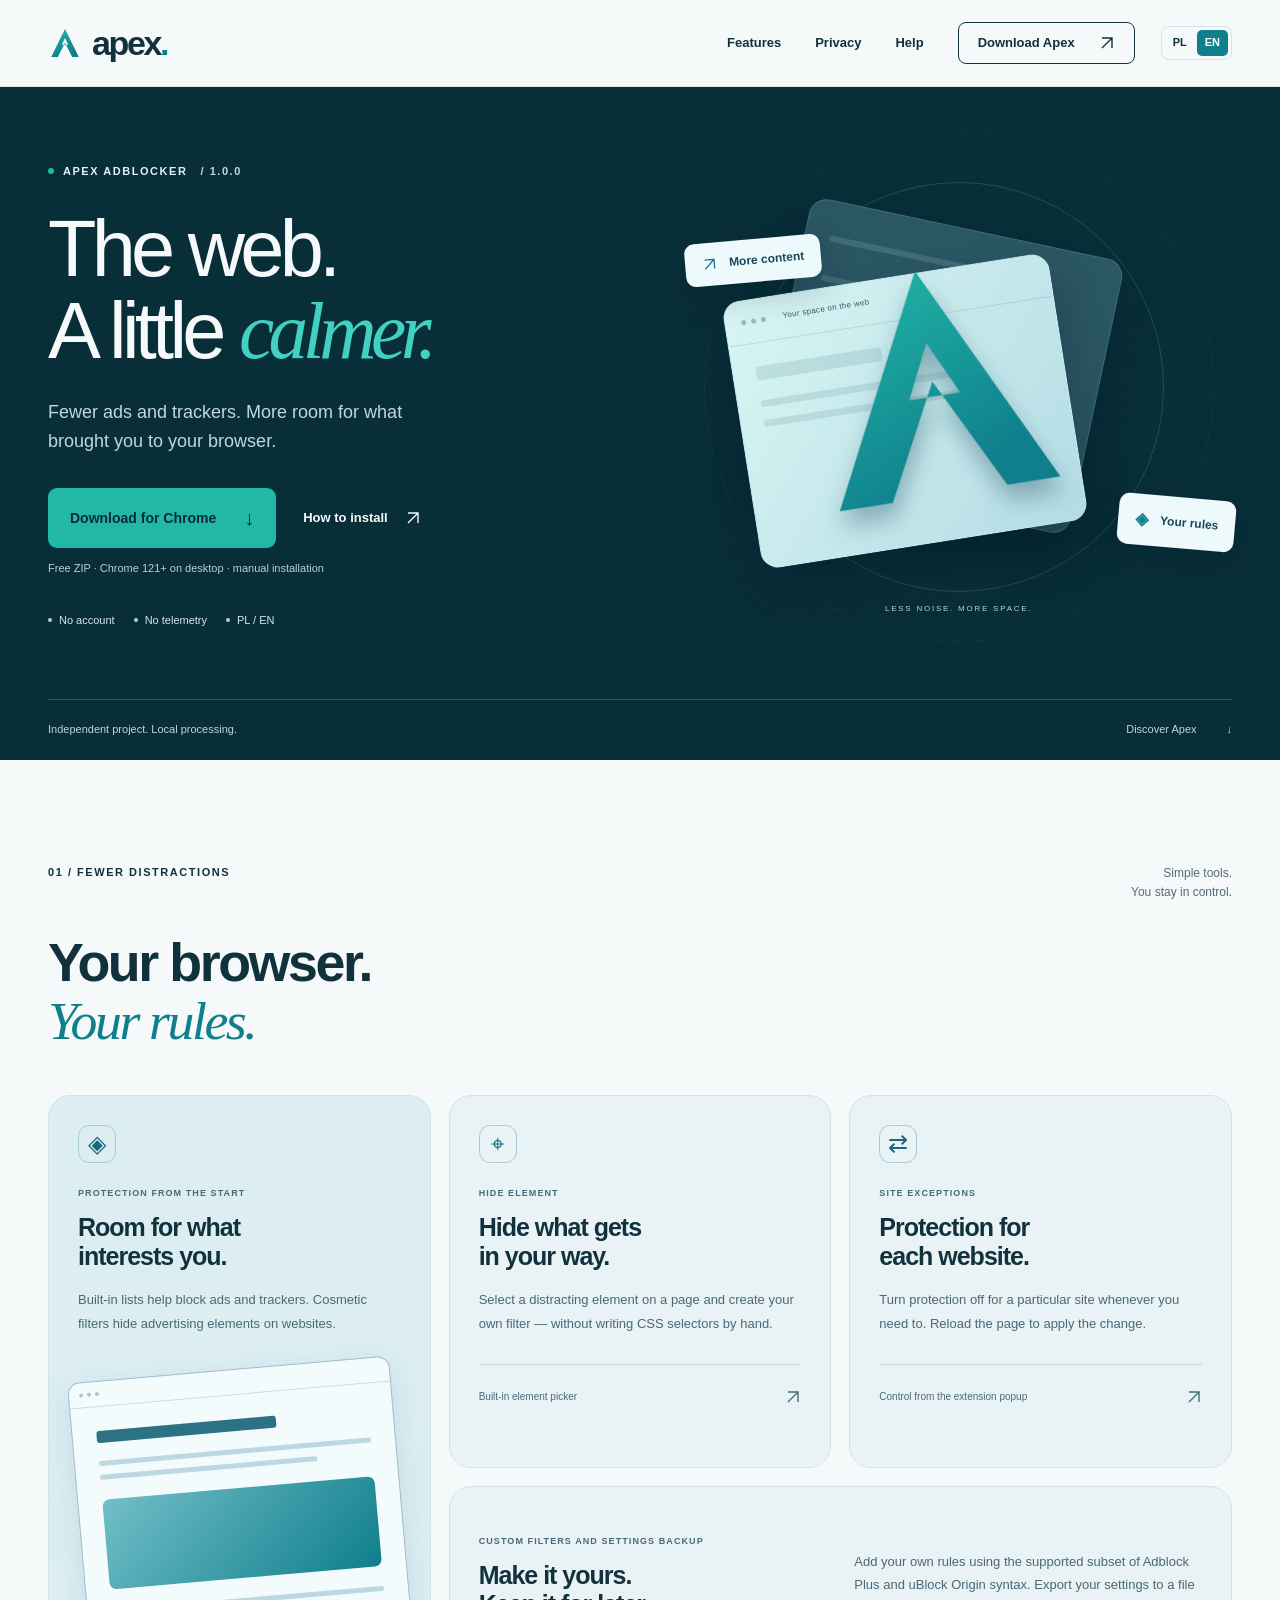
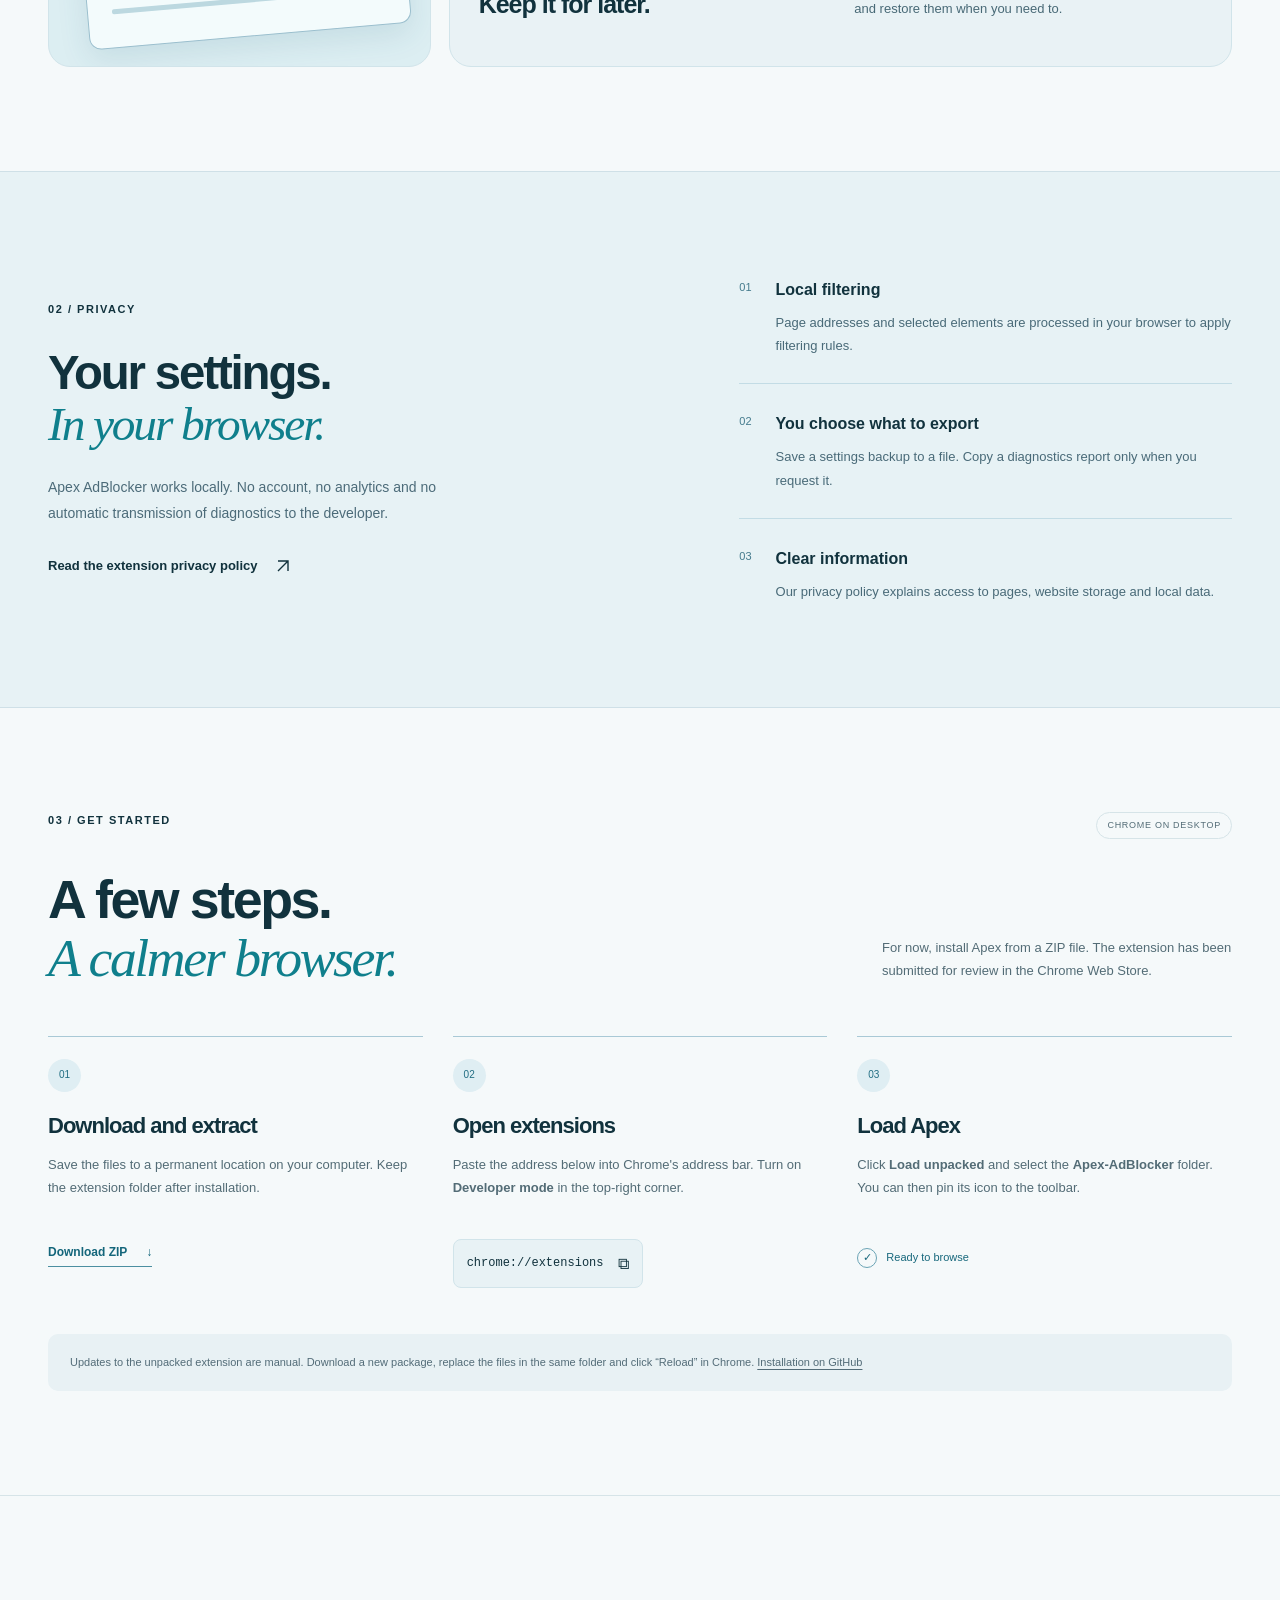
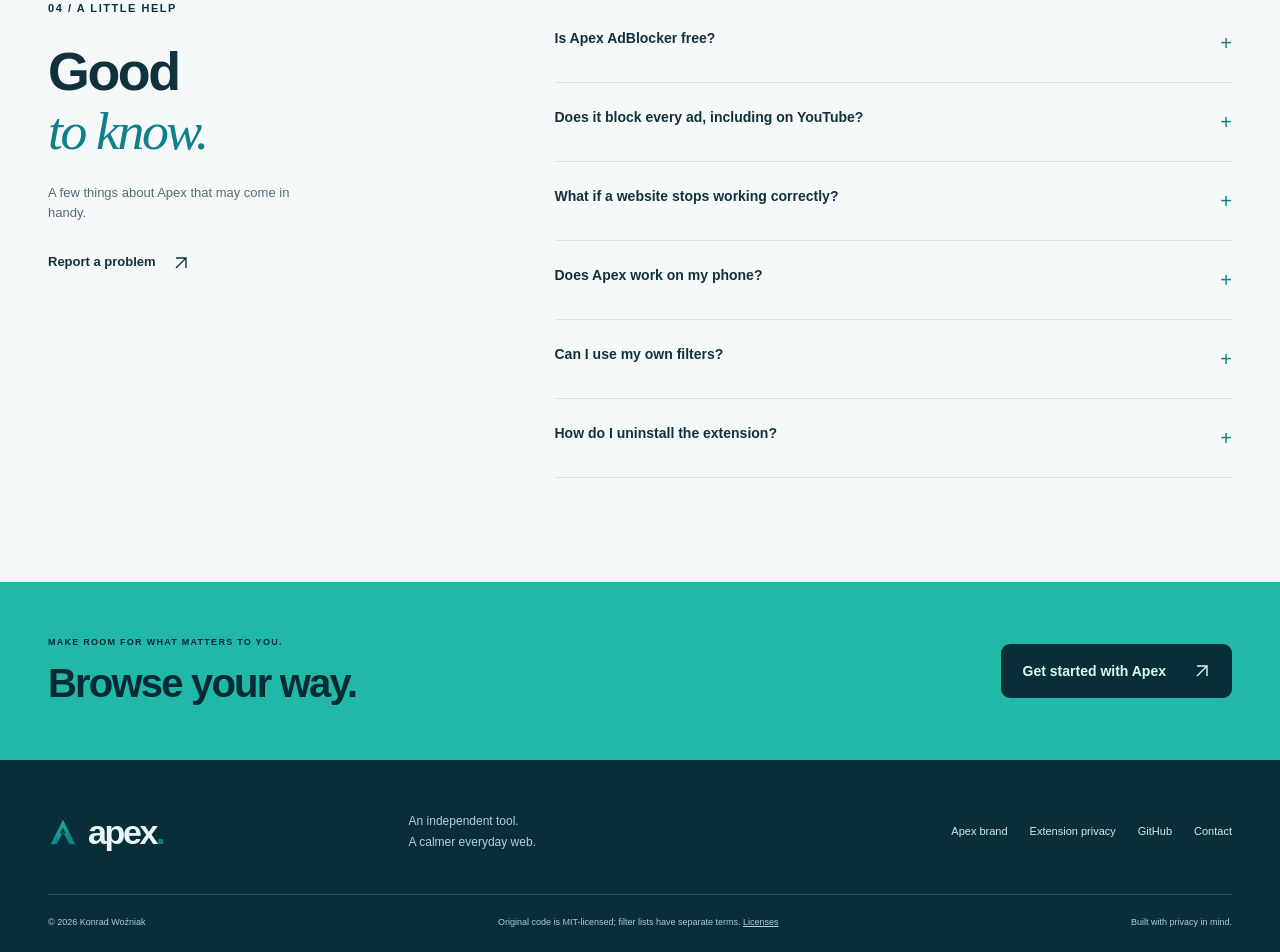
==== commit 925aa6e8: "Prepare Apex brand hub and separate bilingual product hosting" ====
--- a/website/en.html
+++ b/website/en.html
@@ -104,7 +104,7 @@
     </section>
     <section class="closing"><div class="container closing-inner"><div><p class="eyebrow">MAKE ROOM FOR WHAT MATTERS TO YOU.</p><h2>Browse your way.</h2></div><a class="button button-dark" href="#instalacja">Get started with Apex <svg class="icon-arrow" width="16" height="16" viewBox="0 0 16 16" fill="none" stroke="currentColor" stroke-width="1.4" aria-hidden="true"><path d="M3 13 13 3M3 3h10v10"/></svg></a></div></section>
   </main>
-  <footer class="site-footer"><div class="container"><div class="footer-main"><a class="brand" href="en.html#start" aria-label="Apex — back to top"><img src="assets/apex.svg" width="30" height="30" alt=""><span>apex<span class="brand-dot">.</span></span></a><p>An independent tool.<br>A calmer everyday web.</p><nav aria-label="Additional links"><a href="privacy-en.html">Extension privacy</a><a href="https://github.com/Bonziuu/Apex-AdBlocker">GitHub</a><a href="mailto:konrad.wozniak.1996@gmail.com">Contact</a></nav></div><div class="footer-bottom"><span>© 2026 Konrad Woźniak</span><p>Original code is MIT-licensed; filter lists have separate terms. <a href="https://github.com/Bonziuu/Apex-AdBlocker/blob/eb6657b1fb0c47186cc7a954bdadfea1570a4119/LICENSING.md">Licenses</a></p><span>Built with privacy in mind.</span></div></div></footer>
+  <footer class="site-footer"><div class="container"><div class="footer-main"><a class="brand" href="en.html#start" aria-label="Apex — back to top"><img src="assets/apex.svg" width="30" height="30" alt=""><span>apex<span class="brand-dot">.</span></span></a><p>An independent tool.<br>A calmer everyday web.</p><nav aria-label="Additional links"><a href="brand/en.html">Apex brand</a><a href="privacy-en.html">Extension privacy</a><a href="https://github.com/Bonziuu/Apex-AdBlocker">GitHub</a><a href="mailto:konrad.wozniak.1996@gmail.com">Contact</a></nav></div><div class="footer-bottom"><span>© 2026 Konrad Woźniak</span><p>Original code is MIT-licensed; filter lists have separate terms. <a href="https://github.com/Bonziuu/Apex-AdBlocker/blob/eb6657b1fb0c47186cc7a954bdadfea1570a4119/LICENSING.md">Licenses</a></p><span>Built with privacy in mind.</span></div></div></footer>
   <p class="toast" role="status" aria-live="polite"></p>
 </body>
 </html>
--- a/website/styles.css
+++ b/website/styles.css
@@ -1455,6 +1455,42 @@
 .language-switch a:not([aria-current]):hover {
   background:#e0eff3;
 }
+.brand-product-grid {
+  grid-template-columns: 1fr;
+}
+.brand-product-card {
+  padding: 38px;
+}
+.brand-product-card h3 {
+  font-size: clamp(30px, 4vw, 46px);
+}
+.brand-product-card > p:not(.card-kicker) {
+  max-width: 720px;
+}
+.brand-product-card .hero-actions {
+  flex-wrap: wrap;
+}
+.brand-product-card .text-link {
+  color: var(--ink);
+}
+.privacy-list .inline-link {
+  display: inline;
+  margin: 0;
+  padding: 0;
+  font: inherit;
+}
+body:has(.brand-product-grid) .hero-actions {
+  flex-wrap: wrap;
+}
+@media (max-width:720px) {
+  .brand-product-card {
+    padding: 24px;
+  }
+  body:has(.brand-product-grid) .hero-actions {
+    align-items: flex-start;
+    flex-direction: column;
+  }
+}
 @media(max-width:1100px) {
   .header-controls {
     gap:18px;
